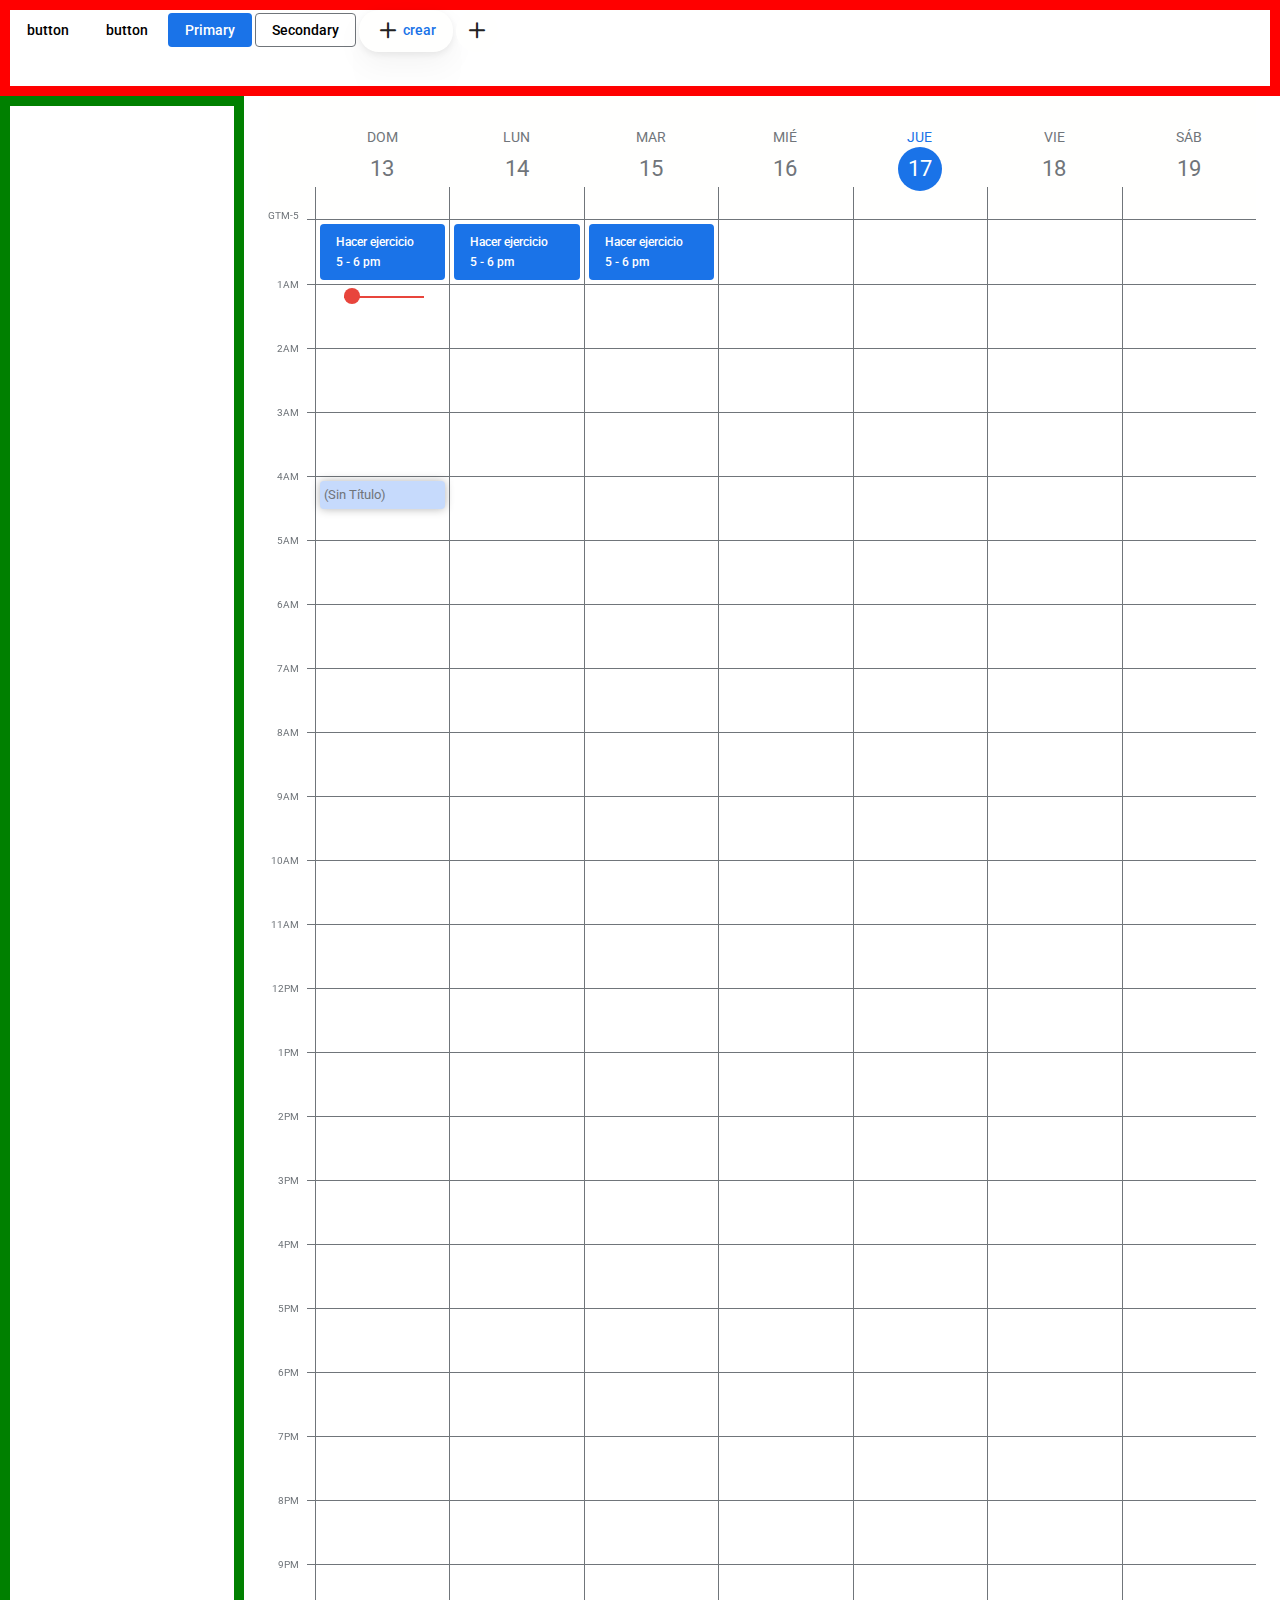
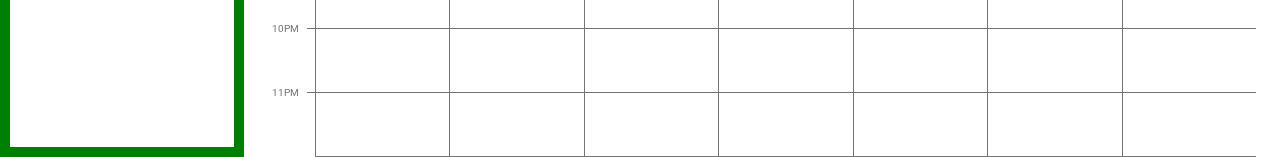
==== index.html @ 712fbb6f "button design" ====
<!DOCTYPE html>
<html lang="en">
<head>
  <meta charset="UTF-8">
  <meta http-equiv="X-UA-Compatible" content="IE=edge">
  <meta name="viewport" content="width=device-width, initial-scale=1.0">
  <link rel="preconnect" href="https://fonts.googleapis.com">
  <link rel="preconnect" href="https://fonts.gstatic.com" crossorigin>
  <link href="https://fonts.googleapis.com/css2?family=Roboto:wght@400;500&display=swap" rel="stylesheet">
  <link rel="stylesheet" href="./css/index.css">
  <title>Calendario</title>
</head>
<body>

  <div class="page">
    <header class="header">

      <button class="button">button</button>
      <a href="#" class="button">button</a>
      <a href="#" class="button is-primary">Primary</a>
      <a href="#" class="button is-secondary">Secondary</a>
      <a href="#" class="button is-rounded is-shadowed"><i class="icon-plus"></i> crear</a>
      <a href="#" class="button is-compact"><i class="icon-plus"></i></a>

    </header>
    <div class="sidebar"></div>
    <main class="calendar">
      <div class="currentTime"></div>
      <div class="calendar-week">
        <spnan class="timezoneCell">GTM-5</spnan>
        <h2 class="calendarDay">
          <a href="#" aria-label="Domingo 06 de junio">
            <time datetime="13-06-2022">
              <span class="day">Dom</span> <br>
              <span class="month">13</span>
            </time>
          </a>
        </h2>
        <h2 class="calendarDay">
          <a href="./calendar-by-day.html" aria-label="Domingo 06 de junio">
            <time datetime="13-06-2022">
              <span class="day">Lun</span> <br>
              <span class="month">14</span>
            </time>
          </a>
        </h2>
        <h2 class="calendarDay">
          <a href="./calendar-by-day.html" aria-label="Domingo 06 de junio">
            <time datetime="13-06-2022">
              <span class="day">Mar</span> <br>
              <span class="month">15</span>
            </time>
          </a>
        </h2>
        <h2 class="calendarDay">
          <a href="./calendar-by-day.html" aria-label="Domingo 06 de junio">
            <time datetime="13-06-2022">
              <span class="day">Mié</span> <br>
              <span class="month">16</span>
            </time>
          </a>
        </h2>
        <h2 class="calendarDay is-selected">
          <a href="./calendar-by-day.html" aria-label="Domingo 06 de junio">
            <time datetime="13-06-2022">
              <span class="day">Jue</span> <br>
              <span class="month">17</span>
            </time>
          </a>
        </h2>
        <h2 class="calendarDay">
          <a href="./calendar-by-day.html" aria-label="Domingo 06 de junio">
            <time datetime="13-06-2022">
              <span class="day">Vie</span> <br>
              <span class="month">18</span>
            </time>
          </a>
        </h2>
        <h2 class="calendarDay">
          <a href="./calendar-by-day.html" aria-label="Domingo 06 de junio">
            <time datetime="13-06-2022">
              <span class="day">Sáb</span> <br>
              <span class="month">19</span>
            </time>
          </a>
        </h2>
        
        
        <spnan class="hourCell"></spnan>
        <div class="taskCell">
          <div tabindex="0" class="task" aria-label="de 17:00 a 18:00, hacer ejercicio">
            <p>Hacer ejercicio</p>
            <p>
              <time datetime="17:00">5</time> - <time datetime="18:00">6 pm</time>
            </p>
          </div>
        </div>
        <div class="taskCell">
          <div tabindex="0" class="task" aria-label="de 17:00 a 18:00, hacer ejercicio">
            <p>Hacer ejercicio</p>
            <p>
              <time datetime="17:00">5</time> - <time datetime="18:00">6 pm</time>
            </p>
          </div>
        </div>
        <div class="taskCell">
          <div tabindex="0" class="task" aria-label="de 17:00 a 18:00, hacer ejercicio">
            <p>Hacer ejercicio</p>
            <p>
              <time datetime="17:00">5</time> - <time datetime="18:00">6 pm</time>
            </p>
          </div>
        </div>
        <div class="taskCell"></div>
        <div class="taskCell"></div>
        <div class="taskCell"></div>
        <div class="taskCell"></div>

        <spnan class="hourCell">1AM</spnan>
        <div class="taskCell"></div>
        <div class="taskCell"></div>
        <div class="taskCell"></div>
        <div class="taskCell"></div>
        <div class="taskCell"></div>
        <div class="taskCell"></div>
        <div class="taskCell"></div>
        <spnan class="hourCell">2AM</spnan>
        <div class="taskCell"></div>
        <div class="taskCell"></div>
        <div class="taskCell"></div>
        <div class="taskCell"></div>
        <div class="taskCell"></div>
        <div class="taskCell"></div>
        <div class="taskCell"></div>
        <spnan class="hourCell">3AM</spnan>
        <div class="taskCell"></div>
        <div class="taskCell"></div>
        <div class="taskCell"></div>
        <div class="taskCell"></div>
        <div class="taskCell"></div>
        <div class="taskCell"></div>
        <div class="taskCell"></div>
        <spnan class="hourCell">4AM</spnan>
        <div class="taskCell is-active"></div>
        <div class="taskCell"></div>
        <div class="taskCell"></div>
        <div class="taskCell"></div>
        <div class="taskCell"></div>
        <div class="taskCell"></div>
        <div class="taskCell"></div>
        <spnan class="hourCell">5AM</spnan>
        <div class="taskCell "></div>
        <div class="taskCell"></div>
        <div class="taskCell"></div>
        <div class="taskCell"></div>
        <div class="taskCell"></div>
        <div class="taskCell"></div>
        <div class="taskCell"></div>
        <spnan class="hourCell">6AM</spnan>
        <div class="taskCell"></div>
        <div class="taskCell"></div>
        <div class="taskCell"></div>
        <div class="taskCell"></div>
        <div class="taskCell"></div>
        <div class="taskCell"></div>
        <div class="taskCell"></div>
        <spnan class="hourCell">7AM</spnan>
        <div class="taskCell"></div>
        <div class="taskCell"></div>
        <div class="taskCell"></div>
        <div class="taskCell"></div>
        <div class="taskCell"></div>
        <div class="taskCell"></div>
        <div class="taskCell"></div>
        <spnan class="hourCell">8AM</spnan>
        <div class="taskCell"></div>
        <div class="taskCell"></div>
        <div class="taskCell"></div>
        <div class="taskCell"></div>
        <div class="taskCell"></div>
        <div class="taskCell"></div>
        <div class="taskCell"></div>
        <spnan class="hourCell">9AM</spnan>
        <div class="taskCell"></div>
        <div class="taskCell"></div>
        <div class="taskCell"></div>
        <div class="taskCell"></div>
        <div class="taskCell"></div>
        <div class="taskCell"></div>
        <div class="taskCell"></div>
        <spnan class="hourCell">10AM</spnan>
        <div class="taskCell"></div>
        <div class="taskCell"></div>
        <div class="taskCell"></div>
        <div class="taskCell"></div>
        <div class="taskCell"></div>
        <div class="taskCell"></div>
        <div class="taskCell"></div>
        <spnan class="hourCell">11AM</spnan>
        <div class="taskCell"></div>
        <div class="taskCell"></div>
        <div class="taskCell"></div>
        <div class="taskCell"></div>
        <div class="taskCell"></div>
        <div class="taskCell"></div>
        <div class="taskCell"></div>
        <spnan class="hourCell">12PM</spnan>
        <div class="taskCell"></div>
        <div class="taskCell"></div>
        <div class="taskCell"></div>
        <div class="taskCell"></div>
        <div class="taskCell"></div>
        <div class="taskCell"></div>
        <div class="taskCell"></div>
        <spnan class="hourCell">1PM</spnan>
        <div class="taskCell"></div>
        <div class="taskCell"></div>
        <div class="taskCell"></div>
        <div class="taskCell"></div>
        <div class="taskCell"></div>
        <div class="taskCell"></div>
        <div class="taskCell"></div>
        <spnan class="hourCell">2PM</spnan>
        <div class="taskCell"></div>
        <div class="taskCell"></div>
        <div class="taskCell"></div>
        <div class="taskCell"></div>
        <div class="taskCell"></div>
        <div class="taskCell"></div>
        <div class="taskCell"></div>
        <spnan class="hourCell">3PM</spnan>
        <div class="taskCell"></div>
        <div class="taskCell"></div>
        <div class="taskCell"></div>
        <div class="taskCell"></div>
        <div class="taskCell"></div>
        <div class="taskCell"></div>
        <div class="taskCell"></div>
        <spnan class="hourCell">4PM</spnan>
        <div class="taskCell"></div>
        <div class="taskCell"></div>
        <div class="taskCell"></div>
        <div class="taskCell"></div>
        <div class="taskCell"></div>
        <div class="taskCell"></div>
        <div class="taskCell"></div>
        <spnan class="hourCell">5PM</spnan>
        <div class="taskCell"></div>
        <div class="taskCell"></div>
        <div class="taskCell"></div>
        <div class="taskCell"></div>
        <div class="taskCell"></div>
        <div class="taskCell"></div>
        <div class="taskCell"></div>
        <spnan class="hourCell">6PM</spnan>
        <div class="taskCell"></div>
        <div class="taskCell"></div>
        <div class="taskCell"></div>
        <div class="taskCell"></div>
        <div class="taskCell"></div>
        <div class="taskCell"></div>
        <div class="taskCell"></div>
        <spnan class="hourCell">7PM</spnan>
        <div class="taskCell"></div>
        <div class="taskCell"></div>
        <div class="taskCell"></div>
        <div class="taskCell"></div>
        <div class="taskCell"></div>
        <div class="taskCell"></div>
        <div class="taskCell"></div>
        <spnan class="hourCell">8PM</spnan>
        <div class="taskCell"></div>
        <div class="taskCell"></div>
        <div class="taskCell"></div>
        <div class="taskCell"></div>
        <div class="taskCell"></div>
        <div class="taskCell"></div>
        <div class="taskCell"></div>
        <spnan class="hourCell">9PM</spnan>
        <div class="taskCell"></div>
        <div class="taskCell"></div>
        <div class="taskCell"></div>
        <div class="taskCell"></div>
        <div class="taskCell"></div>
        <div class="taskCell"></div>
        <div class="taskCell"></div>
        <spnan class="hourCell">10PM</spnan>
        <div class="taskCell"></div>
        <div class="taskCell"></div>
        <div class="taskCell"></div>
        <div class="taskCell"></div>
        <div class="taskCell"></div>
        <div class="taskCell"></div>
        <div class="taskCell"></div>
        <spnan class="hourCell">11PM</spnan>
        <div class="taskCell"></div>
        <div class="taskCell"></div>
        <div class="taskCell"></div>
        <div class="taskCell"></div>
        <div class="taskCell"></div>
        <div class="taskCell"></div>
        <div class="taskCell"></div>
      </div>
    </main>
  </div>

</body>
</html>
---- css/index.css ----
@import './global.css';
@import './icons.css';
@import './page.css';
@import './calendar.css';
@import './button.css';
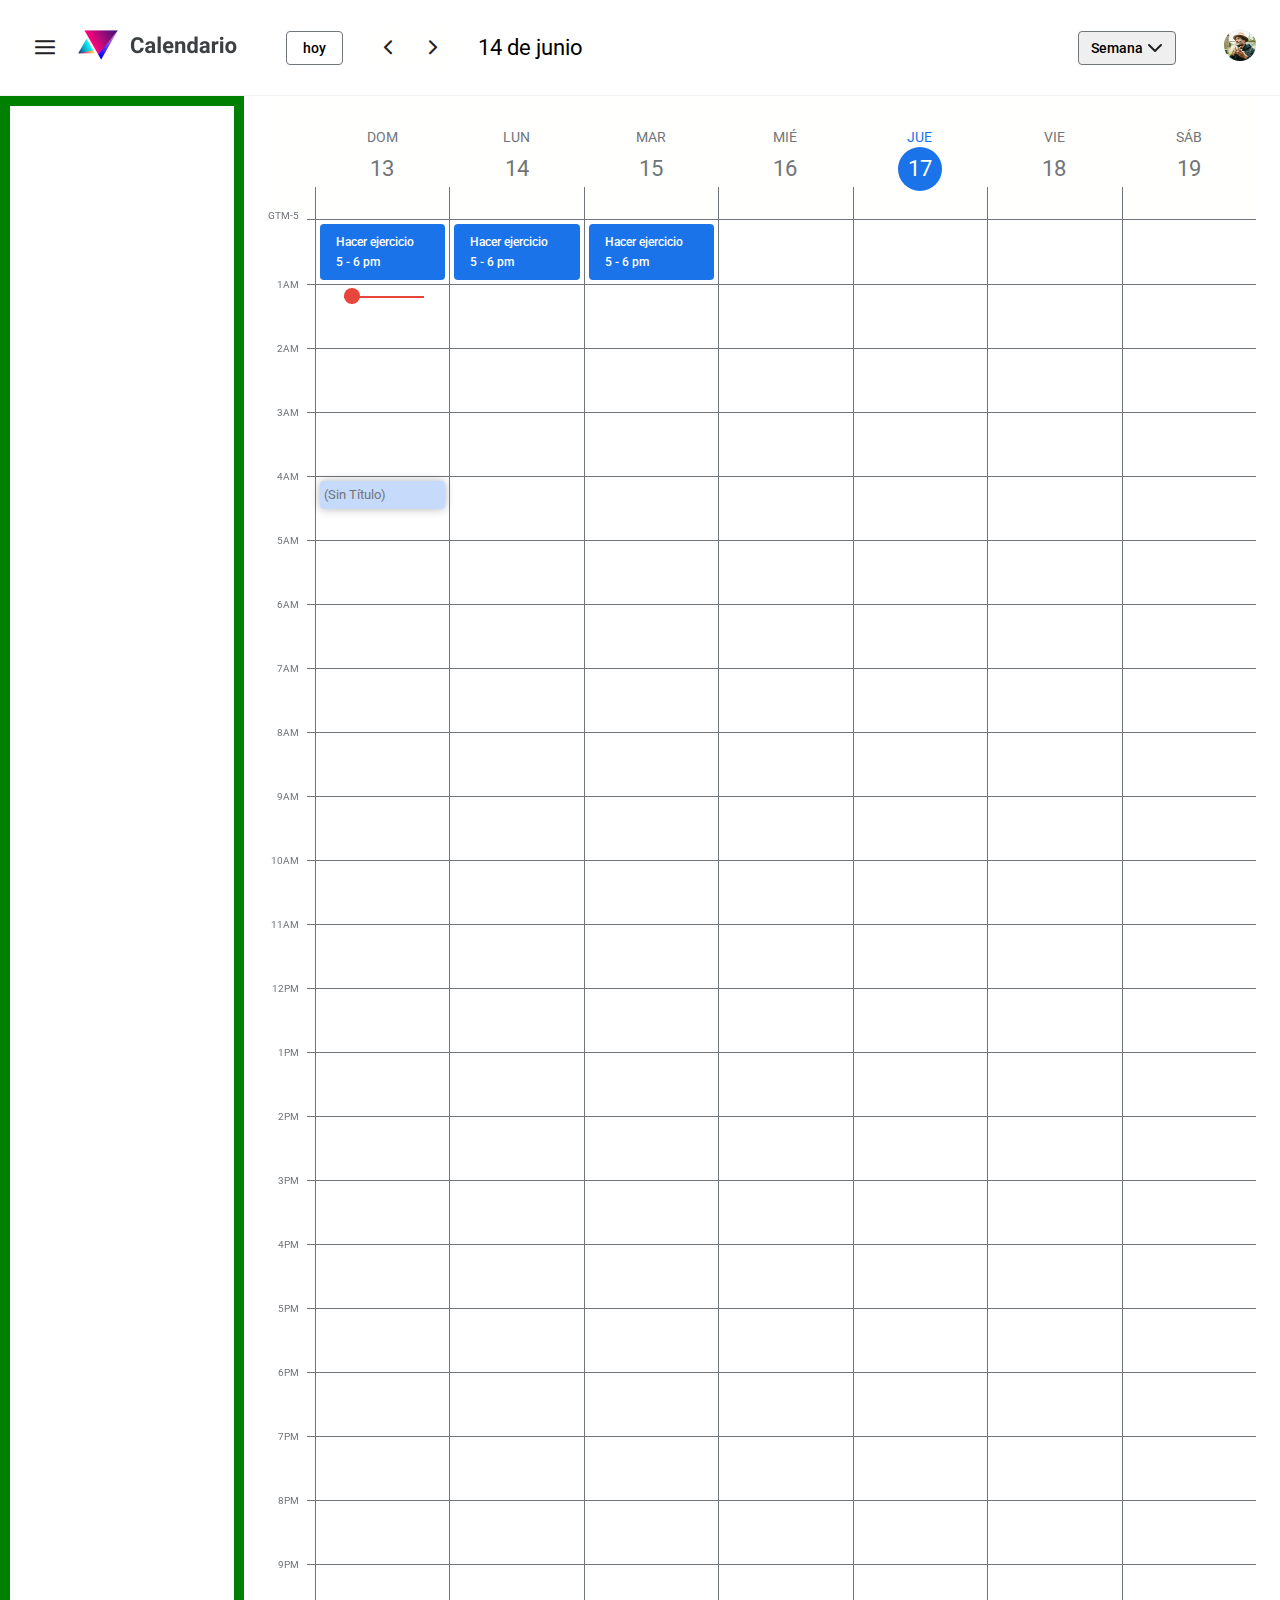
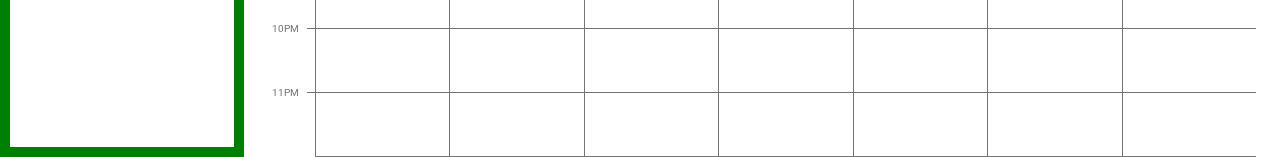
==== commit 09844f99: "header implementado" ====
--- a/index.html
+++ b/index.html
@@ -1,27 +1,62 @@
 <!DOCTYPE html>
 <html lang="en">
+
 <head>
-  <meta charset="UTF-8">
-  <meta http-equiv="X-UA-Compatible" content="IE=edge">
-  <meta name="viewport" content="width=device-width, initial-scale=1.0">
-  <link rel="preconnect" href="https://fonts.googleapis.com">
-  <link rel="preconnect" href="https://fonts.gstatic.com" crossorigin>
-  <link href="https://fonts.googleapis.com/css2?family=Roboto:wght@400;500&display=swap" rel="stylesheet">
-  <link rel="stylesheet" href="./css/index.css">
+  <meta charset="UTF-8" />
+  <meta http-equiv="X-UA-Compatible" content="IE=edge" />
+  <meta name="viewport" content="width=device-width, initial-scale=1.0" />
+  <link rel="preconnect" href="https://fonts.googleapis.com" />
+  <link rel="preconnect" href="https://fonts.gstatic.com" crossorigin />
+  <link href="https://fonts.googleapis.com/css2?family=Roboto:wght@400;500&display=swap" rel="stylesheet" />
+  <link rel="stylesheet" href="./css/index.css" />
   <title>Calendario</title>
 </head>
+
 <body>
-
   <div class="page">
     <header class="header">
-
-      <button class="button">button</button>
+      <div class="header-primary">
+        <div class="header-logo">
+          <button class="button is-compact">
+            <i class="icon-hamburguerButton"></i>
+          </button>
+          <a href="./index.html" aria-current="page" aria-label="Calendar" tabindex="-1">
+            <img src="./images/logo.png" width="164" height="48" alt="logo de celndario" name="Logo de calendario" />
+          </a>
+        </div>
+
+        <div class="calendarStatus">
+            <button class="button is-secondary">hoy</button>
+            <span class="calendarStatus-navigation">
+              <a class="button is-compact" href="#" aria-label="Semana anterior"><i class="icon-chevronLeft"
+                aria-hidden="true"></i></a>
+                <a class="button is-compact" href="#" aria-label="Siguiente semana"><i class="icon-chevronRight"
+                  aria-hidden="true"></i></a>
+                </span>
+          <time class="calendarStatus-date" datetime="14-06-2022">14 de junio</time>
+        </div>
+      </div>
+
+      <div class="header-secondary">
+        <select class="select" name="" id="">
+          <option value="" selected>Semana</option>
+          <option value="">Día</option>
+        </select>
+        <a href="#">
+          <img src="./images/user.jpg" width="32" height="32" alt="user logo">
+        </a>
+      </div>
+
+      <!--  -->
+
+      <!-- <button class="button">button</button>
       <a href="#" class="button">button</a>
       <a href="#" class="button is-primary">Primary</a>
       <a href="#" class="button is-secondary">Secondary</a>
       <a href="#" class="button is-rounded is-shadowed"><i class="icon-plus"></i> crear</a>
-      <a href="#" class="button is-compact"><i class="icon-plus"></i></a>
-
+      <a href="#" class="button is-compact"><i class="icon-plus"></i></a> -->
+
+      <!--  -->
     </header>
     <div class="sidebar"></div>
     <main class="calendar">
@@ -31,7 +66,7 @@
         <h2 class="calendarDay">
           <a href="#" aria-label="Domingo 06 de junio">
             <time datetime="13-06-2022">
-              <span class="day">Dom</span> <br>
+              <span class="day">Dom</span> <br />
               <span class="month">13</span>
             </time>
           </a>
@@ -39,7 +74,7 @@
         <h2 class="calendarDay">
           <a href="./calendar-by-day.html" aria-label="Domingo 06 de junio">
             <time datetime="13-06-2022">
-              <span class="day">Lun</span> <br>
+              <span class="day">Lun</span> <br />
               <span class="month">14</span>
             </time>
           </a>
@@ -47,7 +82,7 @@
         <h2 class="calendarDay">
           <a href="./calendar-by-day.html" aria-label="Domingo 06 de junio">
             <time datetime="13-06-2022">
-              <span class="day">Mar</span> <br>
+              <span class="day">Mar</span> <br />
               <span class="month">15</span>
             </time>
           </a>
@@ -55,7 +90,7 @@
         <h2 class="calendarDay">
           <a href="./calendar-by-day.html" aria-label="Domingo 06 de junio">
             <time datetime="13-06-2022">
-              <span class="day">Mié</span> <br>
+              <span class="day">Mié</span> <br />
               <span class="month">16</span>
             </time>
           </a>
@@ -63,7 +98,7 @@
         <h2 class="calendarDay is-selected">
           <a href="./calendar-by-day.html" aria-label="Domingo 06 de junio">
             <time datetime="13-06-2022">
-              <span class="day">Jue</span> <br>
+              <span class="day">Jue</span> <br />
               <span class="month">17</span>
             </time>
           </a>
@@ -71,7 +106,7 @@
         <h2 class="calendarDay">
           <a href="./calendar-by-day.html" aria-label="Domingo 06 de junio">
             <time datetime="13-06-2022">
-              <span class="day">Vie</span> <br>
+              <span class="day">Vie</span> <br />
               <span class="month">18</span>
             </time>
           </a>
@@ -79,19 +114,19 @@
         <h2 class="calendarDay">
           <a href="./calendar-by-day.html" aria-label="Domingo 06 de junio">
             <time datetime="13-06-2022">
-              <span class="day">Sáb</span> <br>
+              <span class="day">Sáb</span> <br />
               <span class="month">19</span>
             </time>
           </a>
         </h2>
-        
-        
+
         <spnan class="hourCell"></spnan>
         <div class="taskCell">
           <div tabindex="0" class="task" aria-label="de 17:00 a 18:00, hacer ejercicio">
             <p>Hacer ejercicio</p>
             <p>
-              <time datetime="17:00">5</time> - <time datetime="18:00">6 pm</time>
+              <time datetime="17:00">5</time> -
+              <time datetime="18:00">6 pm</time>
             </p>
           </div>
         </div>
@@ -99,7 +134,8 @@
           <div tabindex="0" class="task" aria-label="de 17:00 a 18:00, hacer ejercicio">
             <p>Hacer ejercicio</p>
             <p>
-              <time datetime="17:00">5</time> - <time datetime="18:00">6 pm</time>
+              <time datetime="17:00">5</time> -
+              <time datetime="18:00">6 pm</time>
             </p>
           </div>
         </div>
@@ -107,7 +143,8 @@
           <div tabindex="0" class="task" aria-label="de 17:00 a 18:00, hacer ejercicio">
             <p>Hacer ejercicio</p>
             <p>
-              <time datetime="17:00">5</time> - <time datetime="18:00">6 pm</time>
+              <time datetime="17:00">5</time> -
+              <time datetime="18:00">6 pm</time>
             </p>
           </div>
         </div>
@@ -149,7 +186,7 @@
         <div class="taskCell"></div>
         <div class="taskCell"></div>
         <spnan class="hourCell">5AM</spnan>
-        <div class="taskCell "></div>
+        <div class="taskCell"></div>
         <div class="taskCell"></div>
         <div class="taskCell"></div>
         <div class="taskCell"></div>
@@ -303,6 +340,6 @@
       </div>
     </main>
   </div>
-
 </body>
+
 </html>--- a/css/index.css
+++ b/css/index.css
@@ -3,5 +3,8 @@
 @import './page.css';
 @import './calendar.css';
 @import './button.css';
+@import './select.css';
+@import './calendar-status.css';
+@import './header.css';
 
 
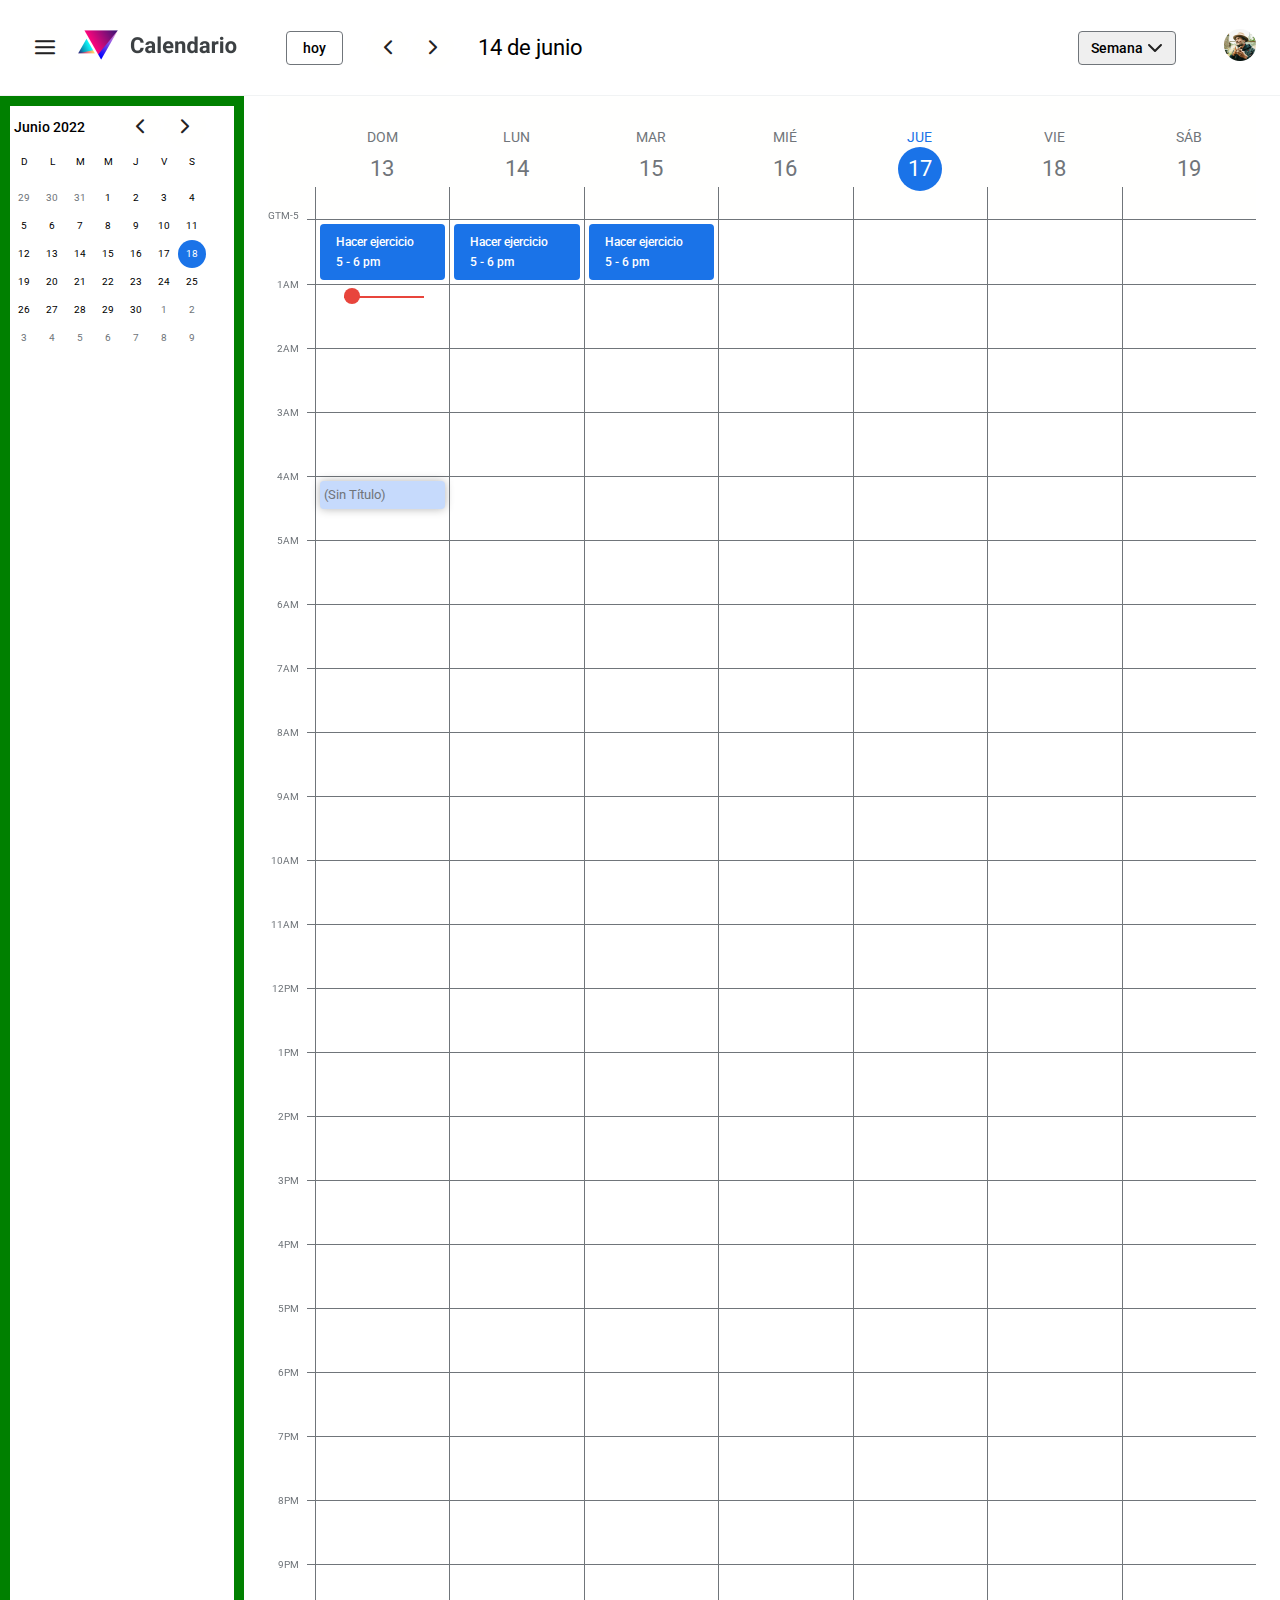
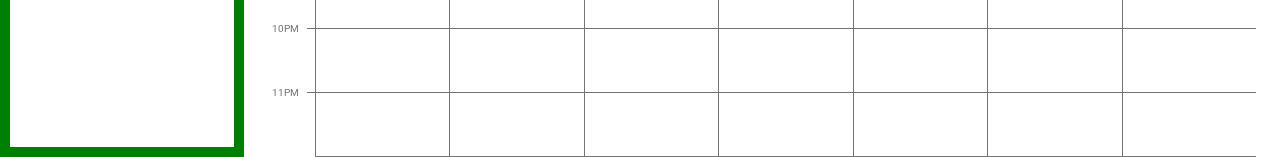
==== commit 7df3df6e: "mini calendar implementado" ====
--- a/index.html
+++ b/index.html
@@ -58,7 +58,77 @@
 
       <!--  -->
     </header>
-    <div class="sidebar"></div>
+    <div class="sidebar">
+      <div class="miniCalendar" aria-label="Calendario de navegacion">
+        <div class="miniCalendar-status">
+          <time class="miniCalendar-date" datetime="2022-06">Junio 2022</time> <!-- TODO cambiar las fechas del los time -->
+        
+          <div class="miniCalendar-navigation">
+            <a href="#" class="button is-compact" aria-label="Mes anterior">
+              <i class="icon-chevronLeft" aria-hidden="true"></i>
+            </a>
+            <a href="#" class="button is-compact"  aria-label="Mes siguiente">
+              <i class="icon-chevronRight" aria-hidden="true"></i>
+            </a>
+          </div>
+        </div>
+
+        <div class="miniCalendar-header">
+          <span class="miniCalendar-weekDay">D</span>
+          <span class="miniCalendar-weekDay">L</span>
+          <span class="miniCalendar-weekDay">M</span>
+          <span class="miniCalendar-weekDay">M</span>
+          <span class="miniCalendar-weekDay">J</span>
+          <span class="miniCalendar-weekDay">V</span>
+          <span class="miniCalendar-weekDay">S</span>
+        </div>
+        
+        <div class="miniCalendar-month">
+          <div class="miniCalendar-monthDay is-inactive">29</div>
+          <div class="miniCalendar-monthDay is-inactive">30</div>
+          <div class="miniCalendar-monthDay is-inactive">31</div>
+          <div class="miniCalendar-monthDay">1</div>
+          <div class="miniCalendar-monthDay">2</div>
+          <div class="miniCalendar-monthDay">3</div>
+          <div class="miniCalendar-monthDay">4</div>
+          <div class="miniCalendar-monthDay">5</div>
+          <div class="miniCalendar-monthDay">6</div>
+          <div class="miniCalendar-monthDay">7</div>
+          <div class="miniCalendar-monthDay">8</div>
+          <div class="miniCalendar-monthDay">9</div>
+          <div class="miniCalendar-monthDay">10</div>
+          <div class="miniCalendar-monthDay">11</div>
+          <div class="miniCalendar-monthDay">12</div>
+          <div class="miniCalendar-monthDay">13</div>
+          <div class="miniCalendar-monthDay">14</div>
+          <div class="miniCalendar-monthDay">15</div>
+          <div class="miniCalendar-monthDay">16</div>
+          <div class="miniCalendar-monthDay">17</div>
+          <div class="miniCalendar-monthDay is-selected">18</div>
+          <div class="miniCalendar-monthDay">19</div>
+          <div class="miniCalendar-monthDay">20</div>
+          <div class="miniCalendar-monthDay">21</div>
+          <div class="miniCalendar-monthDay">22</div>
+          <div class="miniCalendar-monthDay">23</div>
+          <div class="miniCalendar-monthDay">24</div>
+          <div class="miniCalendar-monthDay">25</div>
+          <div class="miniCalendar-monthDay">26</div>
+          <div class="miniCalendar-monthDay">27</div>
+          <div class="miniCalendar-monthDay">28</div>
+          <div class="miniCalendar-monthDay">29</div>
+          <div class="miniCalendar-monthDay">30</div>
+          <div class="miniCalendar-monthDay is-inactive">1</div>
+          <div class="miniCalendar-monthDay is-inactive">2</div>
+          <div class="miniCalendar-monthDay is-inactive">3</div>
+          <div class="miniCalendar-monthDay is-inactive">4</div>
+          <div class="miniCalendar-monthDay is-inactive">5</div>
+          <div class="miniCalendar-monthDay is-inactive">6</div>
+          <div class="miniCalendar-monthDay is-inactive">7</div>
+          <div class="miniCalendar-monthDay is-inactive">8</div>
+          <div class="miniCalendar-monthDay is-inactive">9</div>
+        </div>
+      </div>
+    </div>
     <main class="calendar">
       <div class="currentTime"></div>
       <div class="calendar-week">
--- a/css/index.css
+++ b/css/index.css
@@ -6,5 +6,6 @@
 @import './select.css';
 @import './calendar-status.css';
 @import './header.css';
+@import './mini-calendar.css';
 
 
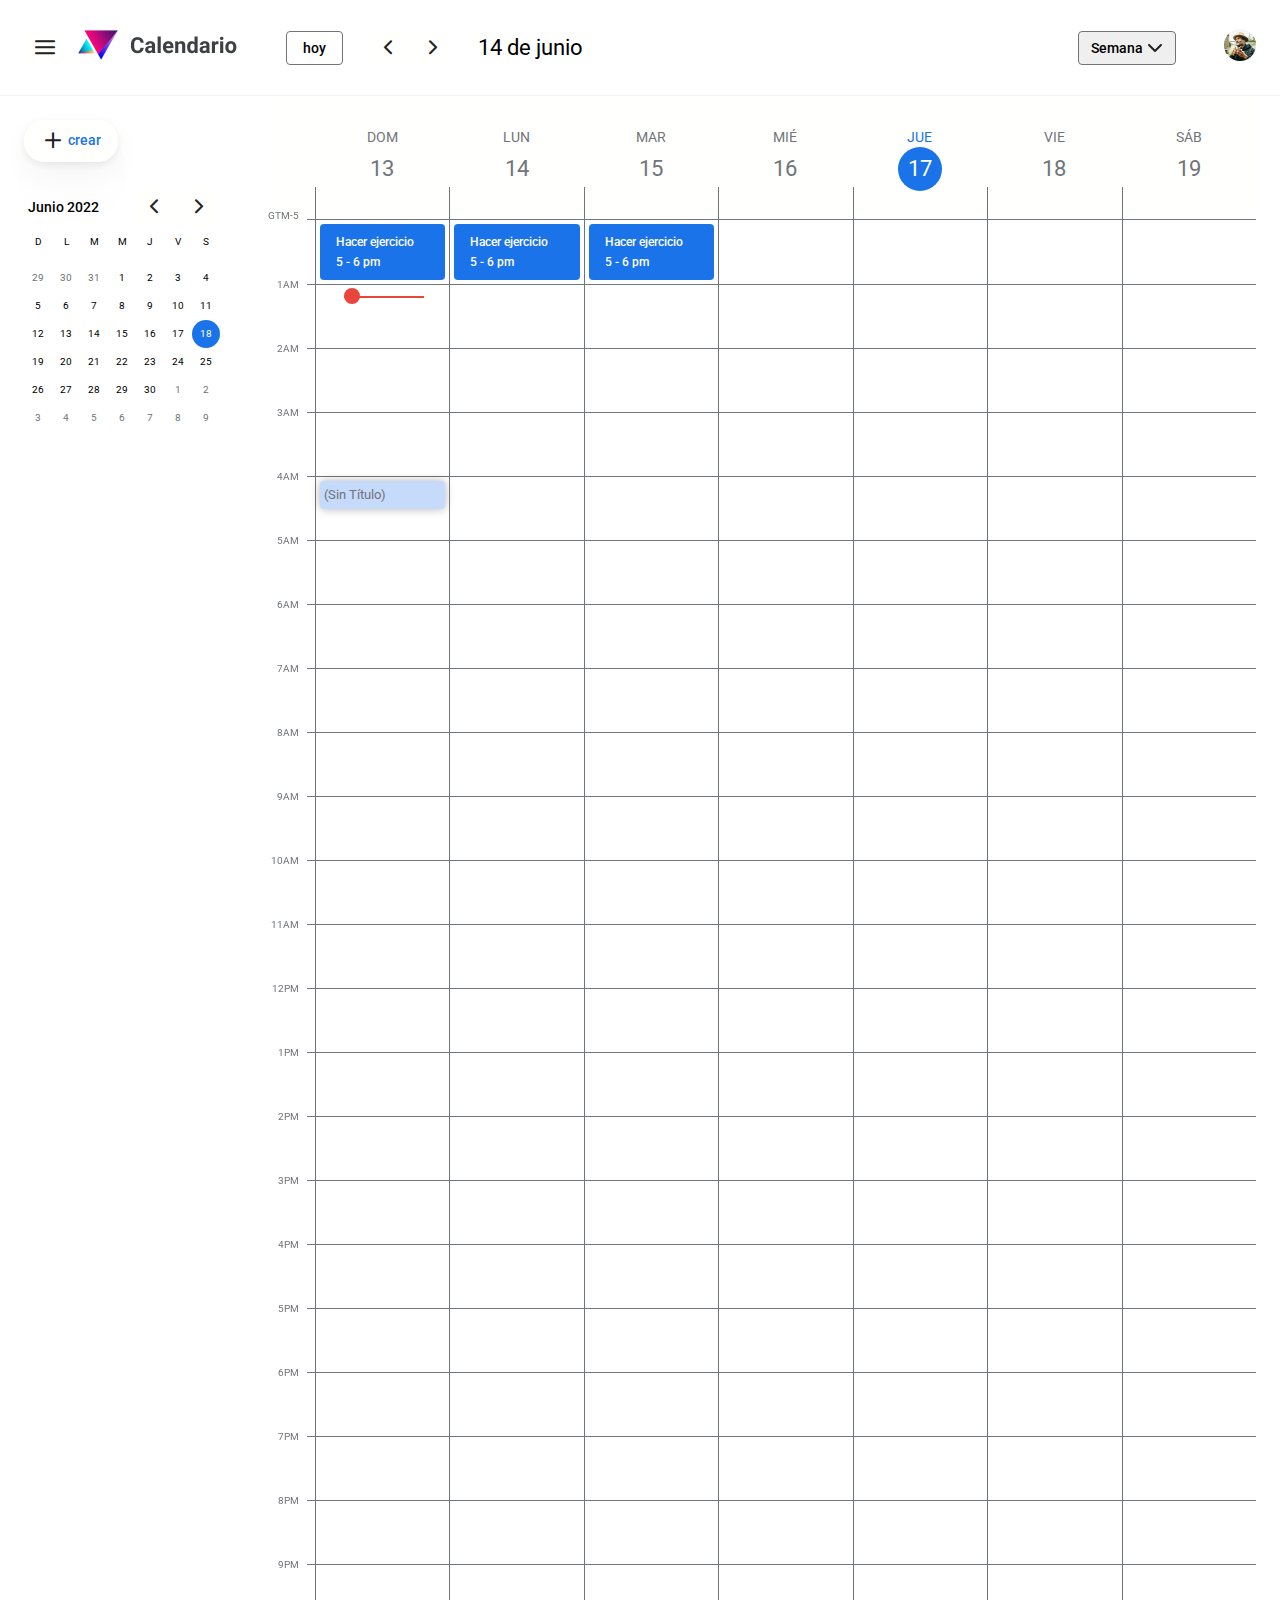
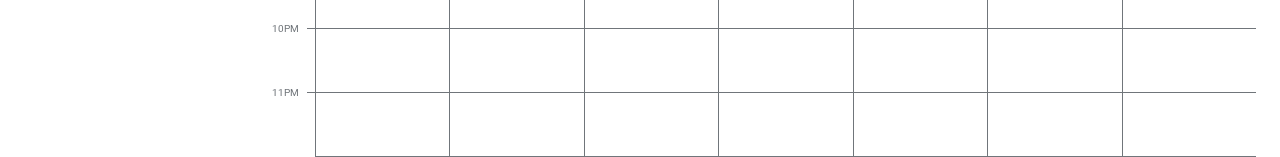
==== commit 0f176389: "sidebar implementado" ====
--- a/index.html
+++ b/index.html
@@ -59,6 +59,7 @@
       <!--  -->
     </header>
     <div class="sidebar">
+      <a href="#" class="button is-rounded is-shadowed"><i class="icon-plus"></i> crear</a>
       <div class="miniCalendar" aria-label="Calendario de navegacion">
         <div class="miniCalendar-status">
           <time class="miniCalendar-date" datetime="2022-06">Junio 2022</time> <!-- TODO cambiar las fechas del los time -->
--- a/css/index.css
+++ b/css/index.css
@@ -7,5 +7,6 @@
 @import './calendar-status.css';
 @import './header.css';
 @import './mini-calendar.css';
+@import './sidebar.css';
 
 
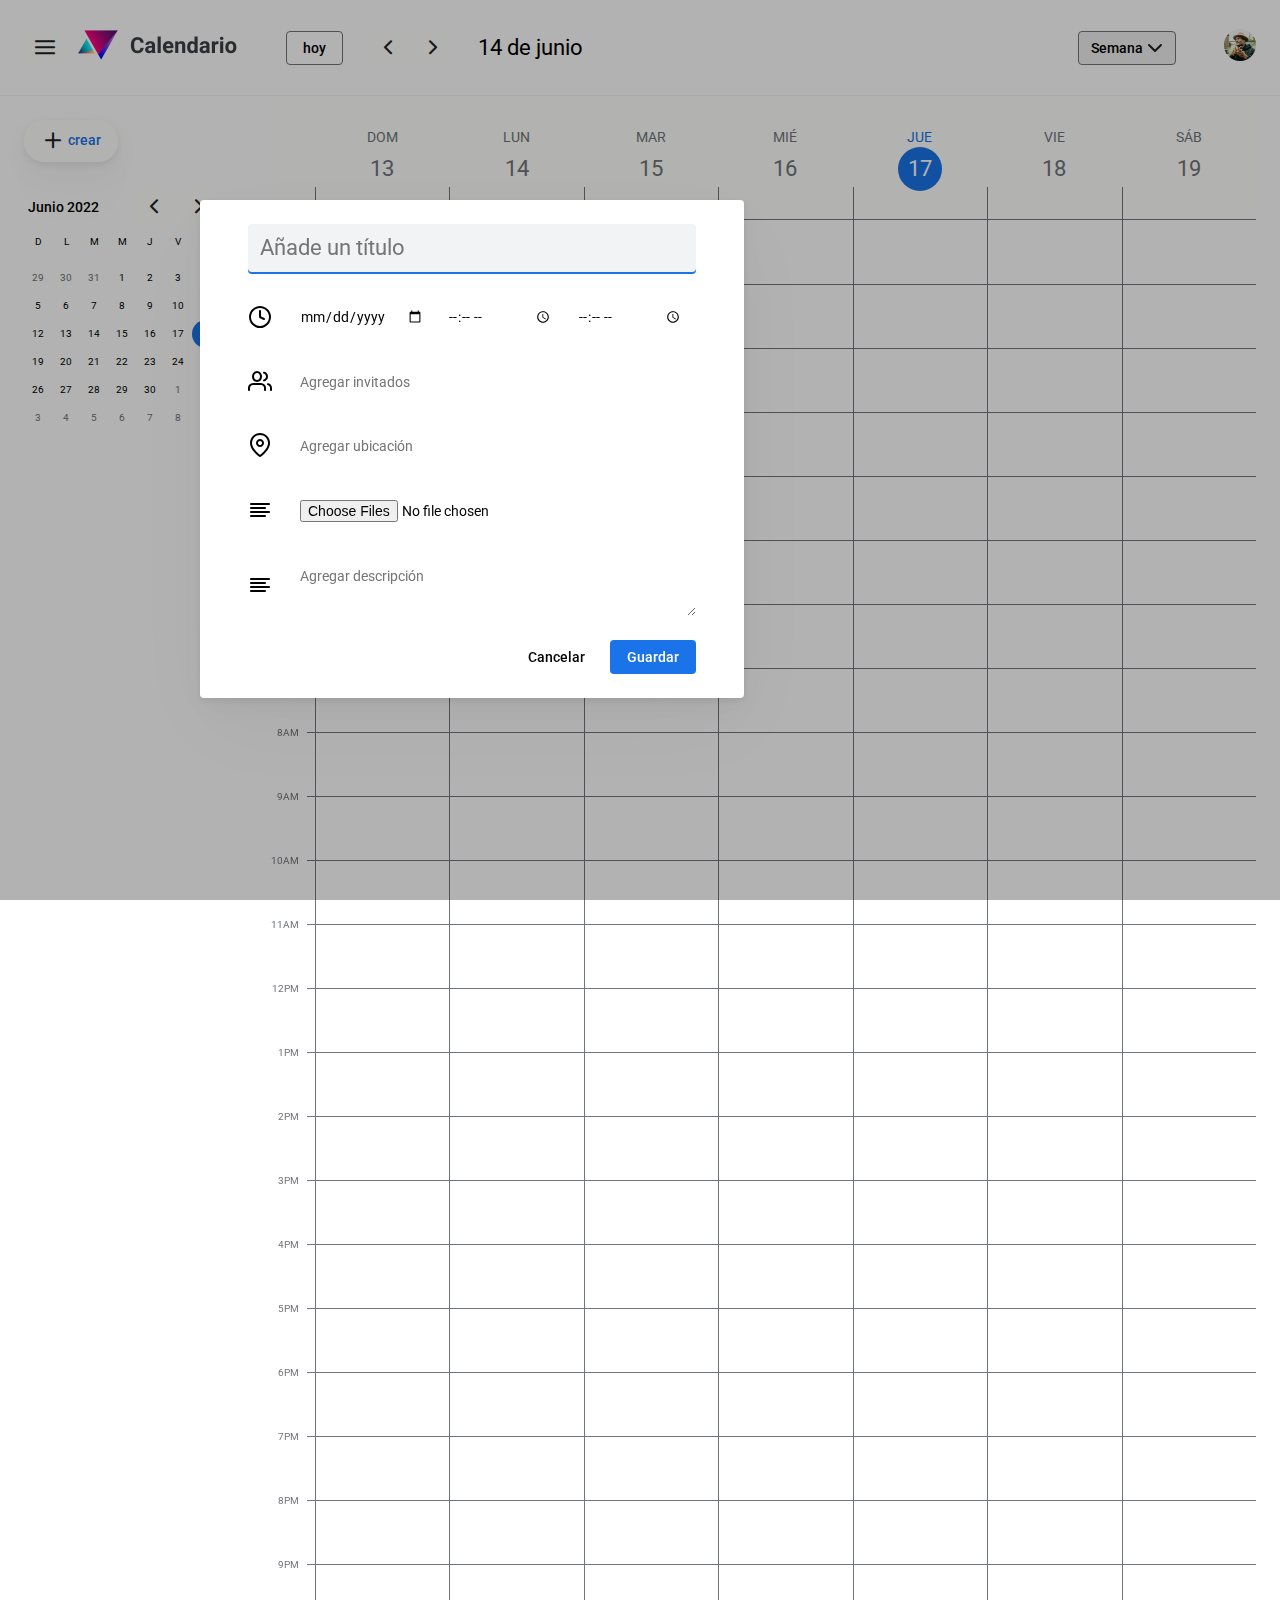
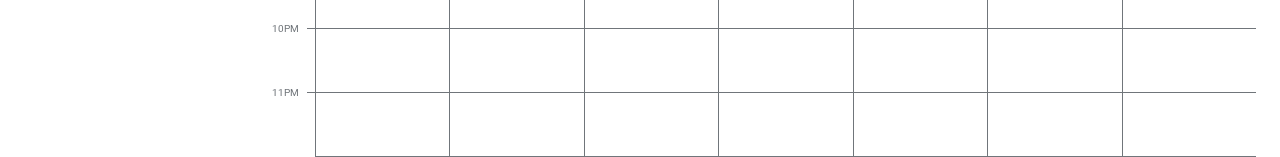
==== commit c6d5e308: "modal implementado" ====
--- a/index.html
+++ b/index.html
@@ -26,13 +26,13 @@
         </div>
 
         <div class="calendarStatus">
-            <button class="button is-secondary">hoy</button>
-            <span class="calendarStatus-navigation">
-              <a class="button is-compact" href="#" aria-label="Semana anterior"><i class="icon-chevronLeft"
+          <button class="button is-secondary">hoy</button>
+          <span class="calendarStatus-navigation">
+            <a class="button is-compact" href="#" aria-label="Semana anterior"><i class="icon-chevronLeft"
                 aria-hidden="true"></i></a>
-                <a class="button is-compact" href="#" aria-label="Siguiente semana"><i class="icon-chevronRight"
-                  aria-hidden="true"></i></a>
-                </span>
+            <a class="button is-compact" href="#" aria-label="Siguiente semana"><i class="icon-chevronRight"
+                aria-hidden="true"></i></a>
+          </span>
           <time class="calendarStatus-date" datetime="14-06-2022">14 de junio</time>
         </div>
       </div>
@@ -62,13 +62,14 @@
       <a href="#" class="button is-rounded is-shadowed"><i class="icon-plus"></i> crear</a>
       <div class="miniCalendar" aria-label="Calendario de navegacion">
         <div class="miniCalendar-status">
-          <time class="miniCalendar-date" datetime="2022-06">Junio 2022</time> <!-- TODO cambiar las fechas del los time -->
-        
+          <time class="miniCalendar-date" datetime="2022-06">Junio 2022</time>
+          <!-- TODO cambiar las fechas del los time -->
+
           <div class="miniCalendar-navigation">
             <a href="#" class="button is-compact" aria-label="Mes anterior">
               <i class="icon-chevronLeft" aria-hidden="true"></i>
             </a>
-            <a href="#" class="button is-compact"  aria-label="Mes siguiente">
+            <a href="#" class="button is-compact" aria-label="Mes siguiente">
               <i class="icon-chevronRight" aria-hidden="true"></i>
             </a>
           </div>
@@ -83,7 +84,7 @@
           <span class="miniCalendar-weekDay">V</span>
           <span class="miniCalendar-weekDay">S</span>
         </div>
-        
+
         <div class="miniCalendar-month">
           <div class="miniCalendar-monthDay is-inactive">29</div>
           <div class="miniCalendar-monthDay is-inactive">30</div>
@@ -411,6 +412,64 @@
       </div>
     </main>
   </div>
+
+  <dialog class="modal">
+    <form class="createTask">
+      <div class="input  is-outstanding">
+        <div class="input-body">
+          <input type="text" name="title" placeholder="Añade un título" required>
+        </div>
+      </div>
+      <div class="input">
+        <i class="icon-clock"></i>
+        <div class="input-body">
+          <input type="date" name="date" required>
+          <input type="time" name="time-start" required>
+          <input type="time" name="time-end" required>
+        </div>
+      </div>
+
+      <div class="input">
+        <i class="icon-users"></i>
+        <div class="input-body">
+          <input type="text" list="guests" name="guest" placeholder="Agregar invitados">
+          <datalist id="guests">
+            <option value="Juan">
+            <option value="Pedro">
+            <option value="Maria">
+            <option value="Jorge">
+            <option value="Mario">
+          </datalist>
+        </div>
+      </div>
+      <div class="input">
+        <i class="icon-gps"></i>
+        <div class="input-body">
+          <input type="text" name="text" placeholder="Agregar ubicación">
+        </div>
+      </div>
+      <div class="input">
+        <i class="icon-text"></i>
+        <div class="input-body">
+          <input type="file" name="text" multiple>
+        </div>
+      </div>
+      <div class="input">
+        <i class="icon-text"></i>
+        <div class="input-body">
+          <textarea name="description" placeholder="Agregar descripción" id="" cols="30" rows="2"></textarea>
+        </div>
+      </div>
+    </form>
+    <div class="modal-actions">
+      <button class="button">Cancelar</button>
+      <button class="button is-primary">Guardar</button>
+    </div>
+  </dialog>
+  <script>
+    const modal = document.querySelector('.modal');
+    modal.showModal();
+  </script>
 </body>
 
 </html>--- a/css/index.css
+++ b/css/index.css
@@ -8,5 +8,8 @@
 @import './header.css';
 @import './mini-calendar.css';
 @import './sidebar.css';
+@import './modal.css';
+@import './input.css';
+@import './create-task.css';
 
 
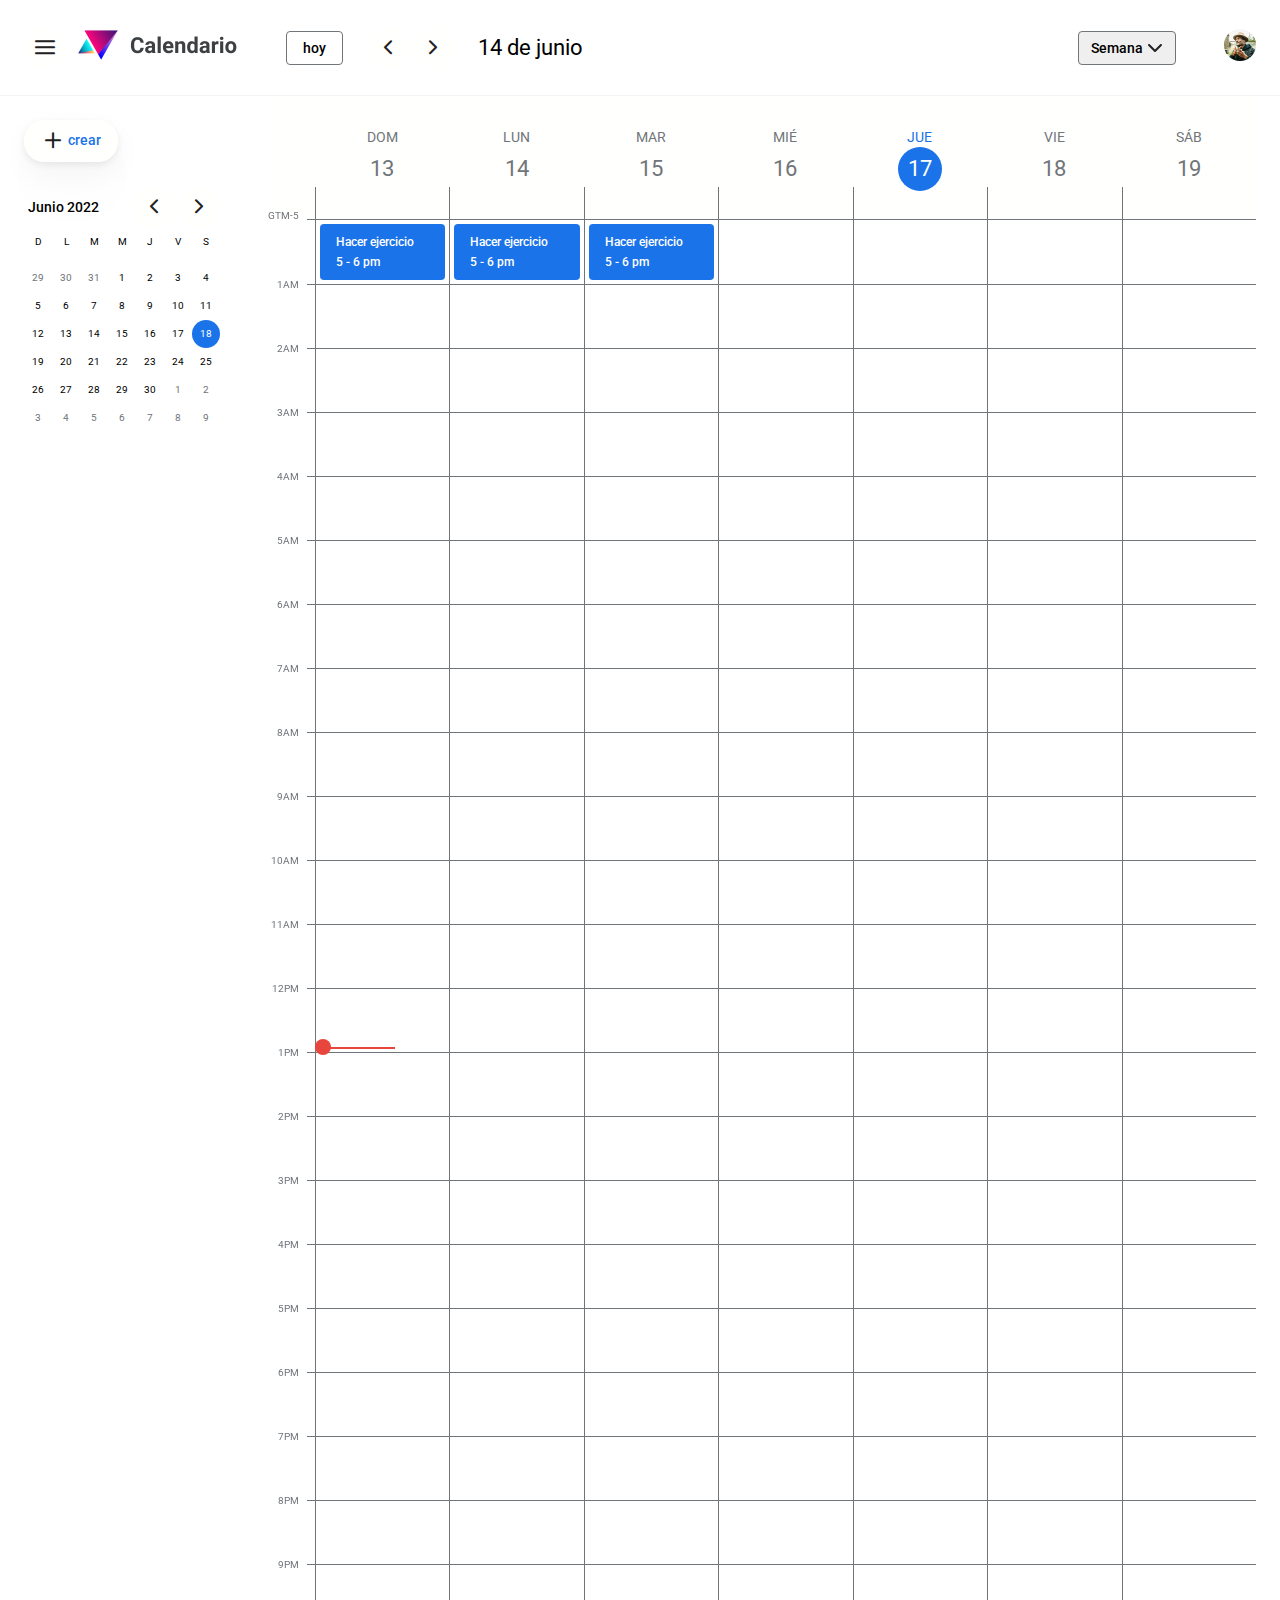
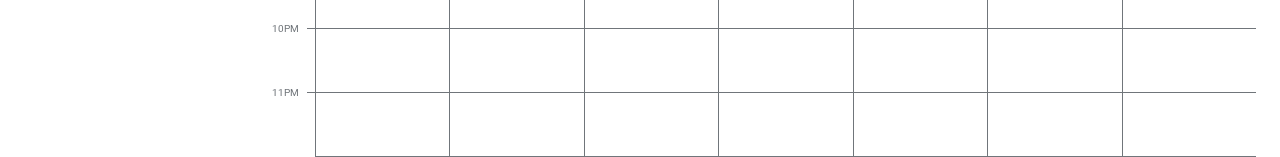
==== commit 7d76a989: "agregando js" ====
--- a/index.html
+++ b/index.html
@@ -250,7 +250,8 @@
         <div class="taskCell"></div>
         <div class="taskCell"></div>
         <spnan class="hourCell">4AM</spnan>
-        <div class="taskCell is-active"></div>
+        <!-- <div class="taskCell is-active"></div> -->
+        <div class="taskCell"></div>
         <div class="taskCell"></div>
         <div class="taskCell"></div>
         <div class="taskCell"></div>
@@ -462,14 +463,11 @@
       </div>
     </form>
     <div class="modal-actions">
-      <button class="button">Cancelar</button>
+      <button id="close-modal" class="button">Cancelar</button>
       <button class="button is-primary">Guardar</button>
     </div>
   </dialog>
-  <script>
-    const modal = document.querySelector('.modal');
-    modal.showModal();
-  </script>
+  <script src="./js/app.js" type="module"></script>
 </body>
 
 </html>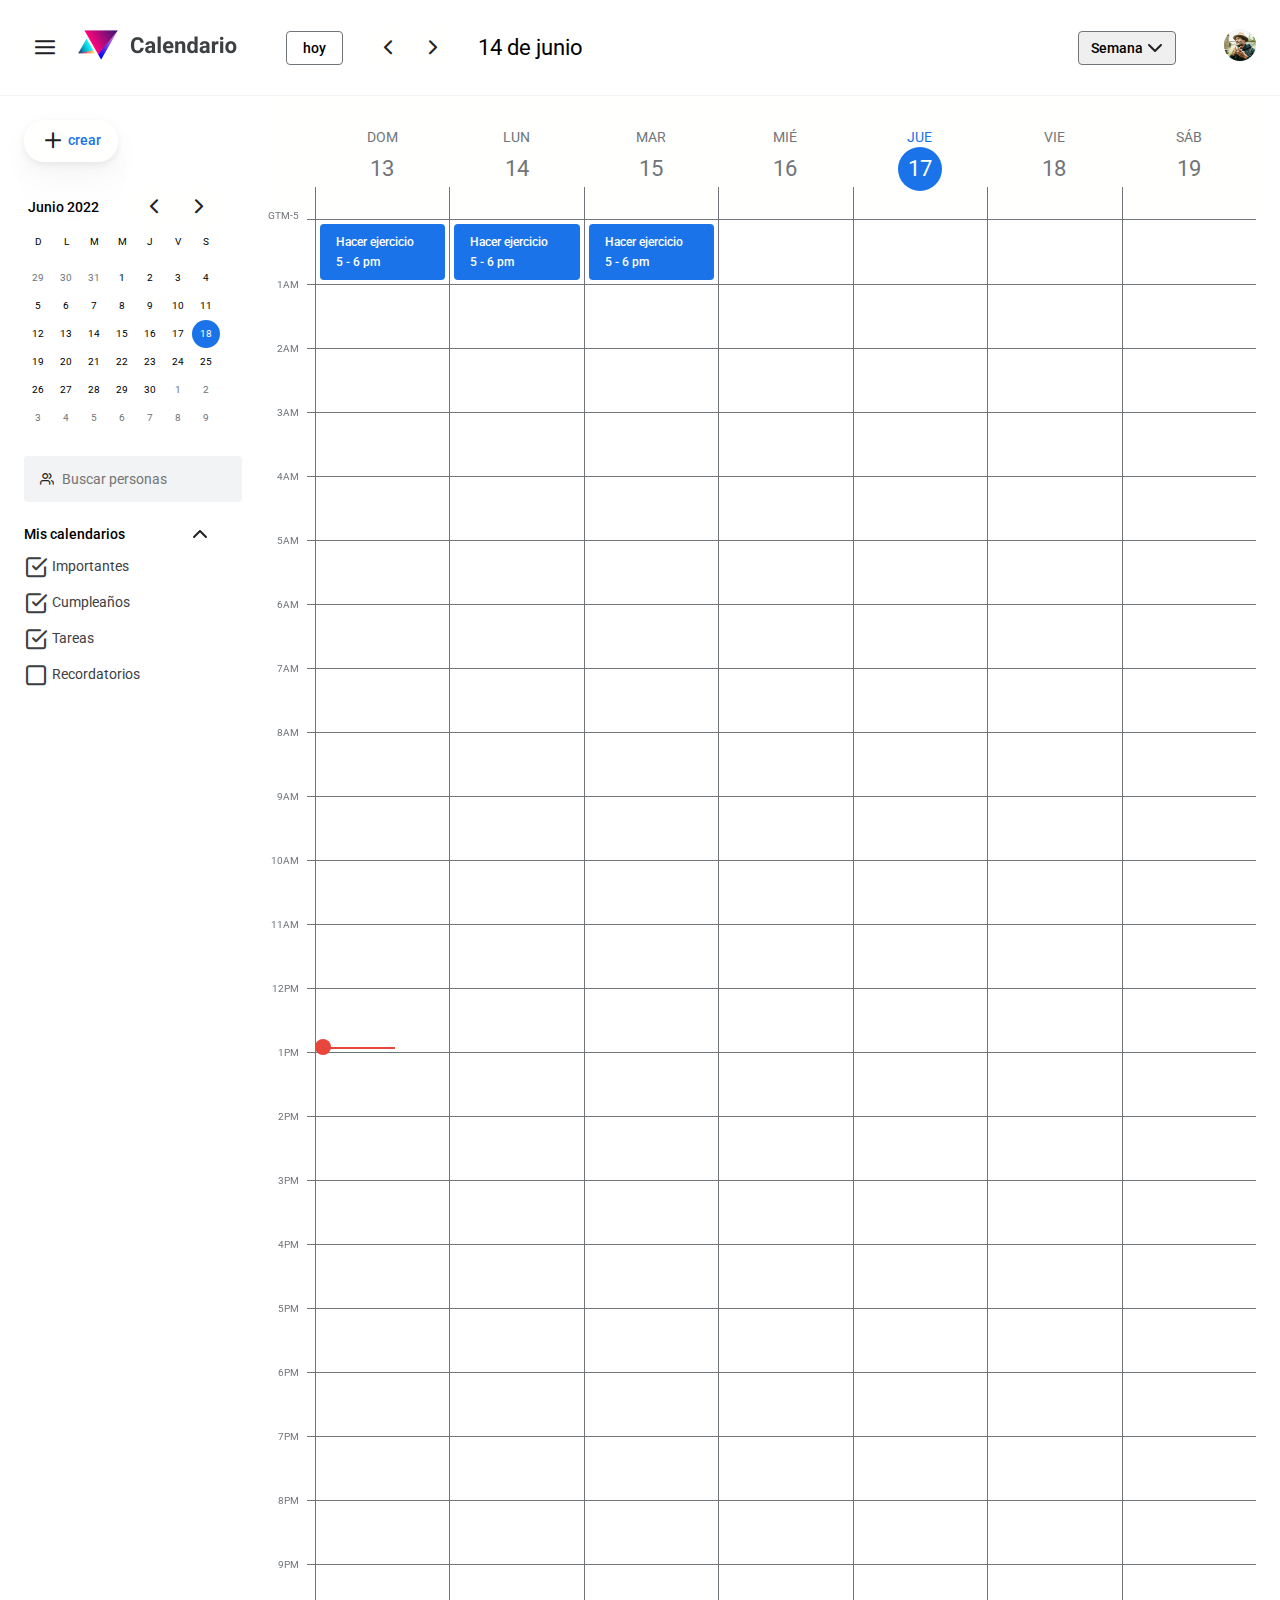
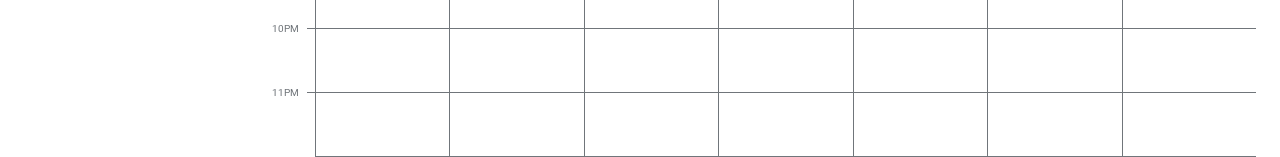
==== commit e43adf3c: "search peole, my calendars in sidebar and calendar by day template" ====
--- a/index.html
+++ b/index.html
@@ -130,13 +130,37 @@
           <div class="miniCalendar-monthDay is-inactive">9</div>
         </div>
       </div>
+
+      <div class="searchPeople">
+        <i class="icon-users"></i>
+        <div class="inputSearch">
+          <input type="text" list="search-people" name="buscarp" placeholder="Buscar personas">
+          <datalist id="search-people">
+            <option value="Juan">
+            <option value="Pedro">
+            <option value="Maria">
+            <option value="Jorge">
+            <option value="Mario">
+          </datalist>
+        </div>
+      </div>
+
+      <details open>
+        <summary>Mis calendarios</summary>
+        <ul>
+          <li><i class="icon-checkSquare"></i> Importantes</li>
+          <li><i class="icon-checkSquare"></i> Cumpleaños</li>
+          <li><i class="icon-checkSquare"></i> Tareas</li>
+          <li><i class="icon-check"></i> Recordatorios</li>
+        </ul>
+      </details>
     </div>
     <main class="calendar">
       <div class="currentTime"></div>
       <div class="calendar-week">
         <spnan class="timezoneCell">GTM-5</spnan>
         <h2 class="calendarDay">
-          <a href="#" aria-label="Domingo 06 de junio">
+          <a href="./calendar-by-day.html" aria-label="Domingo 06 de junio">
             <time datetime="13-06-2022">
               <span class="day">Dom</span> <br />
               <span class="month">13</span>
